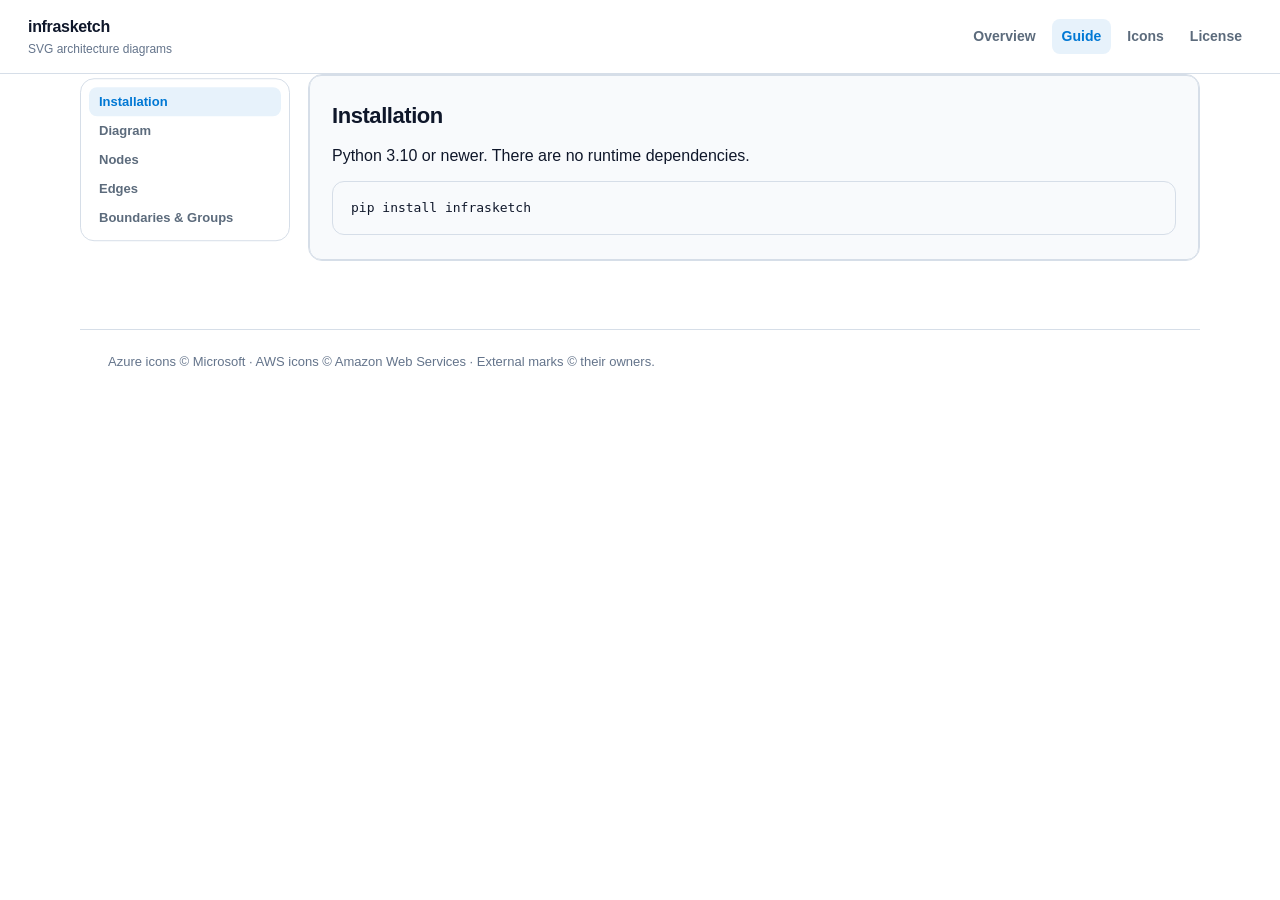
==== docs/guide.html @ b682375c "add more external" ====
<!DOCTYPE html>
<html lang="en">
<head>
  <meta charset="utf-8">
  <meta name="viewport" content="width=device-width, initial-scale=1">
  <title>Guide · infrasketch</title>
  <meta name="description" content="How to draw Azure and AWS architecture diagrams with infrasketch.">
  <link rel="icon" href="assets/favicon.svg">
  <link rel="stylesheet" href="assets/site.css?v=4">
</head>
<body>
  <header class="top">
    <a class="brand" href="index.html">infrasketch<small>SVG architecture diagrams</small></a>
    <nav class="nav" aria-label="Documentation">
      <a href="index.html">Overview</a>
      <a href="guide.html" aria-current="page">Guide</a>
      <a href="icons.html">Icons</a>
      <a href="license.html">License</a>
    </nav>
  </header>

  <main class="wrap guide">
    <nav class="cats" id="guide-nav" aria-label="Guide sections">
      <button class="cat" type="button" data-section="installation">Installation</button>
      <button class="cat" type="button" data-section="diagram">Diagram</button>
      <button class="cat" type="button" data-section="nodes">Nodes</button>
      <button class="cat" type="button" data-section="edges">Edges</button>
      <button class="cat" type="button" data-section="boundaries">Boundaries &amp; Groups</button>
    </nav>

    <div class="results">
      <section class="panel" id="installation">
        <h2>Installation</h2>
        <p>Python 3.10 or newer. There are no runtime dependencies.</p>
        <pre><code>pip install infrasketch</code></pre>
      </section>

      <section class="panel" id="diagram" hidden>
        <h2>Diagram</h2>
        <p>A diagram is a <code>with</code> block. Resources created inside it belong to that diagram, and <code>&gt;&gt;</code> draws the arrow. The SVG is written when the block ends. Groups are context managers too, so the indentation is the architecture. The second argument is the SVG path. Leave it out and the file is named from the title.</p>
        <table>
          <thead><tr><th>Argument</th><th>What it does</th></tr></thead>
          <tbody>
            <tr><td><code>direction="LR"</code></td><td>Left to right. <code>"TB"</code> flows top to bottom.</td></tr>
            <tr><td><code>spacing="regular"</code></td><td>Also <code>"compact"</code> or <code>"relaxed"</code>.</td></tr>
            <tr><td><code>align="top"</code></td><td>Resources in a step share the top. <code>"center"</code> centers them.</td></tr>
            <tr><td><code>subtitle="Production"</code></td><td>A line under the title.</td></tr>
            <tr><td><code>as_of="12 Nov 2026"</code></td><td>Prints “as of” on its own line under the icon credit. A <code>datetime.date</code> is formatted for you.</td></tr>
            <tr><td><code>autosave=False</code></td><td>Keeps the SVG in memory until you call <code>save</code>.</td></tr>
          </tbody>
        </table>
        <pre><code>from datetime import date
from infrasketch import Diagram, Https, Private
from infrasketch.azure import (
    ResourceGroup, VNet, Subnet, PrivateNetwork,
    Users, FrontDoor, StaticWebApp, AppService, Redis, SQLDatabase, KeyVault,
)

with Diagram(
    "Web, API, and Redis",
    "platform.svg",
    subtitle="Production · West Europe",
    as_of=date(2026, 11, 12),
    autosave=False,
) as diagram:
    customers = Users("Customers")
    with ResourceGroup("rg-edge"):
        door = FrontDoor("Entry")
    with ResourceGroup("rg-app"):
        with VNet("vnet-app"):
            with Subnet("snet-web"):
                web = StaticWebApp("Storefront")
            with Subnet("snet-api"):
                api = AppService("Orders API")
            with PrivateNetwork("data"):
                cache = Redis("Sessions")
                database = SQLDatabase("Orders")
                vault = KeyVault("Secrets")

    customers &gt;&gt; Https() &gt;&gt; door &gt;&gt; web &gt;&gt; api
    api &gt;&gt; [cache, database]
    api &gt;&gt; Private("secrets") &gt;&gt; vault

svg = diagram.svg()
diagram.save("platform.svg")</code></pre>
        <p>Leave <code>as_of</code> out and the footer is only the icon credit.</p>
      </section>

      <section class="panel" id="nodes" hidden>
        <h2>Nodes</h2>
        <p>A node is one resource. The icon says which service it is. The label is your name for that piece of the system, and the caption under it is the service name.</p>
        <p>Azure resources live in <code>infrasketch.azure</code>. AWS resources live in <code>infrasketch.aws</code>. Services outside both clouds live in <code>infrasketch.external</code>. The icon browser groups the external marks into source control and DevOps, CDN and edge, containers, observability, security, messaging, databases, data and analytics, and SaaS.</p>
        <pre><code>from infrasketch.azure import AppService
from infrasketch.aws import Lambda
from infrasketch.external import Cloudflare, GitHub

api = AppService("Orders API")
worker = Lambda("Checkout")
repo = GitHub("Orders")
edge = Cloudflare("Primary")</code></pre>
        <p><code>AppService("Orders API")</code> labels the box "Orders API" and captions it "App Service". <code>AppService()</code> uses the service name as the only label. <code>caption=False</code> hides the caption.</p>
        <p>A review needs more than the service name. These fields are optional. Leave them out and the box is unchanged.</p>
        <table>
          <thead><tr><th>Field</th><th>Where it appears</th></tr></thead>
          <tbody>
            <tr><td><code>sku</code></td><td>Second caption, with the region and exposure</td></tr>
            <tr><td><code>region</code></td><td>Second caption</td></tr>
            <tr><td><code>public=True</code></td><td>Prints “Public”. <code>False</code> prints “Private”.</td></tr>
            <tr><td><code>note</code></td><td>Its own line under the caption</td></tr>
            <tr><td><code>href</code></td><td>Makes the icon a link. Only <code>http</code> and <code>https</code> links are accepted.</td></tr>
          </tbody>
        </table>
        <pre><code>api = AppService(
    "Orders API",
    sku="P1v3",
    region="West Europe",
    public=False,
    note="Private endpoint only",
    href="https://learn.microsoft.com/azure/app-service/overview",
)</code></pre>
        <p>See <code>examples/azure_decisions.py</code> and <code>examples/aws_decisions.py</code>.</p>
        <p>A resource with no icon draws a neutral placeholder. Pass <code>icon</code> a picture file to draw that resource with your own artwork. SVG, PNG, JPEG, GIF, WebP, BMP, and ICO all work. The picture is fitted inside the icon square without cropping or stretching. The same argument replaces the icon of a named resource. Azure and AWS icons stay at their original colors and proportions when you do not pass <code>icon</code>.</p>
        <pre><code>from infrasketch import Node

billing = Node("Billing", icon="billing.png", caption="Own service")
api = AppService("Orders", icon="logo.ico")</code></pre>
        <p>See <code>examples/custom_icon.py</code>. The <a href="icons.html">icon browser</a> shows the import line for every icon. From a terminal, <code>python -m infrasketch search cosmos</code> prints the same line. A diagram credits only the marks it actually draws.</p>
      </section>

      <section class="panel" id="edges" hidden>
        <h2>Edges</h2>
        <table>
          <thead><tr><th>Code</th><th>Result</th></tr></thead>
          <tbody>
            <tr><td><code>a &gt;&gt; b</code></td><td>Arrow from a to b</td></tr>
            <tr><td><code>a &gt;&gt; [b, c]</code></td><td>Arrow from a to each target</td></tr>
            <tr><td><code>[a, b] &gt;&gt; c</code></td><td>Arrow from each source to c</td></tr>
            <tr><td><code>a &lt;&lt; b</code></td><td>Arrow pointing back at a</td></tr>
            <tr><td><code>a - b</code></td><td>Line with no arrowhead</td></tr>
            <tr><td><code>a &gt;&gt; Edge("SQL", style="dashed") &gt;&gt; b</code></td><td>Labelled connector</td></tr>
            <tr><td><code>a &gt;&gt; Https() &gt;&gt; b</code></td><td>Blue HTTPS</td></tr>
            <tr><td><code>a &gt;&gt; Async("enqueue") &gt;&gt; b</code></td><td>Dashed queue or event</td></tr>
            <tr><td><code>a &gt;&gt; Private() &gt;&gt; b</code></td><td>Dashed Private Link, with no label unless you pass one</td></tr>
            <tr><td><code>a &gt;&gt; Https("Open the store", 1) &gt;&gt; b</code></td><td>Numbered step. The sentence is listed under the drawing</td></tr>
          </tbody>
        </table>
        <p><code>style</code> is <code>"solid"</code>, <code>"dashed"</code>, or <code>"dotted"</code>. <code>color</code> is a hex color such as <code>"#0078D4"</code>. <code>Https</code>, <code>Async</code>, and <code>Private</code> take the same label, number, color, and style as <code>Edge</code>. Hovering a resource fades the other resources and the arrows that do not touch it.</p>
        <p>The step number is a positive integer. The circle is drawn on the line, and the sentence appears once in the legend. The number in the legend jumps to that circle. Repeating the same number and sentence does not add a second row.</p>
        <pre><code>door &gt;&gt; Https("Front Door calls the API", 2) &gt;&gt; api</code></pre>
      </section>

      <section class="panel" id="boundaries" hidden>
        <h2>Boundaries &amp; Groups</h2>
        <p>Import Azure boundaries from <code>infrasketch.azure</code> and AWS boundaries from <code>infrasketch.aws</code>. <code>Group</code> comes from <code>infrasketch</code> and draws a box that belongs to neither cloud. A group takes <code>sku</code>, <code>region</code>, <code>public</code>, and <code>note</code> on the title band. Groups do not take a link.</p>
        <h3>Azure</h3>
        <table>
          <thead><tr><th>Group</th><th>Use it for</th></tr></thead>
          <tbody>
            <tr><td><code>Subscription("sub")</code></td><td>A subscription</td></tr>
            <tr><td><code>ResourceGroup("rg-app")</code></td><td>A resource group</td></tr>
            <tr><td><code>Region("West Europe")</code></td><td>A region</td></tr>
            <tr><td><code>VNet("vnet-app")</code></td><td>A virtual network</td></tr>
            <tr><td><code>Subnet("snet-api")</code></td><td>A subnet</td></tr>
            <tr><td><code>PrivateNetwork("data")</code></td><td>Private endpoints or Private Link</td></tr>
          </tbody>
        </table>
        <h3>AWS</h3>
        <table>
          <thead><tr><th>Group</th><th>Use it for</th></tr></thead>
          <tbody>
            <tr><td><code>AWSCloud("aws")</code></td><td>The AWS cloud</td></tr>
            <tr><td><code>Account("prod")</code></td><td>An account</td></tr>
            <tr><td><code>Region("eu-west-1")</code></td><td>A region</td></tr>
            <tr><td><code>VPC("vpc-app")</code></td><td>A virtual private cloud</td></tr>
            <tr><td><code>PublicSubnet("public")</code></td><td>A public subnet</td></tr>
            <tr><td><code>PrivateSubnet("private")</code></td><td>A private subnet</td></tr>
            <tr><td><code>AutoScaling("workers")</code></td><td>An Auto Scaling group</td></tr>
          </tbody>
        </table>
        <p>Every boundary starts open, and its title is a button. Click the title, or focus it and press Enter or Space, to close the box, and do the same again to open it. A keyboard focus draws a ring on the box. This is the same for a resource group, a virtual network, a subnet, a VPC, and the other boundaries.</p>
        <p><code>folded=True</code> starts that box closed. The resources stay in the model, the box shows how many there are, and a connector from outside lands on the box. <code>foldable=False</code> leaves a boundary fixed. Open the SVG in a browser; an image preview does not run the click. Lines that start and end inside a closed box are not drawn. If a diagram has too many boundaries to open and close, set <code>foldable=False</code> on the ones that should stay fixed.</p>
        <pre><code>from infrasketch import Diagram, Private
from infrasketch.azure import AppService, Monitor, ResourceGroup, Subnet, VNet

with Diagram("Orders", "orders.svg"):
    with ResourceGroup("rg-app"):
        with VNet("vnet-app", folded=True):
            with Subnet("snet-api"):
                api = AppService("Orders API")
    with ResourceGroup("rg-observe"):
        alerts = Monitor("Alerts")

    api &gt;&gt; Private("The API reports failures") &gt;&gt; alerts</code></pre>
        <p>See <code>examples/azure_folded.py</code>.</p>
        <p>Inside a boundary, connected resources flow in the diagram direction. Resources at the same step stack. <code>arrange="row"</code> forces a single row, <code>arrange="column"</code> a single column, and <code>arrange="grid"</code> with <code>columns=3</code> a grid. A short last row is centered under the rows above it. <code>direction</code> and <code>align</code> on a group override the diagram for that box.</p>
        <pre><code>with ResourceGroup("rg-shared", arrange="grid", columns=3):
    vault = KeyVault("Keys")
    files = StorageAccount("Files")
    health = Monitor("Health")
    logs = LogAnalytics("Logs")
    traces = ApplicationInsights("Traces")</code></pre>
        <p>Five resources fill two rows. Logs and Traces sit in the centered row. See <code>examples/azure_grid.py</code>.</p>
      </section>
    </div>
  </main>

  <footer class="site-footer wrap">
    Azure icons © Microsoft · AWS icons © Amazon Web Services · External marks © their owners.
  </footer>
  <script>
    const buttons = [...document.querySelectorAll("#guide-nav .cat")];
    const panels = [...document.querySelectorAll(".guide .panel")];
    const aliases = {
      install: "installation",
      azure: "nodes",
      aws: "nodes",
      external: "nodes",
      connectors: "edges",
      decisions: "nodes",
      folded: "boundaries",
      names: "nodes",
    };

    function show(id) {
      const requested = aliases[id] || id;
      const known = panels.some((panel) => panel.id === requested);
      const section = known ? requested : "installation";
      for (const panel of panels) panel.hidden = panel.id !== section;
      for (const button of buttons) {
        button.setAttribute("aria-pressed", String(button.dataset.section === section));
      }
      const url = section === "installation" ? "guide.html" : `guide.html?section=${section}`;
      history.replaceState(null, "", url);
    }

    for (const button of buttons) {
      button.addEventListener("click", () => show(button.dataset.section));
    }
    show(new URLSearchParams(location.search).get("section") || "installation");
  </script>
</body>
</html>
---- docs/assets/site.css ----
:root {
  --ink: #0f172a;
  --muted: #64748b;
  --edge: #5c6b7c;
  --line: #d6dee8;
  --canvas: #ffffff;
  --wash: #f8fafc;
  --accent: #0078d4;
  --accent-soft: #e7f2fb;
  --ok: #107c41;
  --shadow: 0 1px 2px rgba(15, 23, 42, 0.04), 0 12px 32px rgba(15, 23, 42, 0.06);
  --font: "Segoe UI", Inter, "Helvetica Neue", Arial, sans-serif;
  --mono: ui-monospace, "SFMono-Regular", Menlo, Consolas, monospace;
  --radius: 14px;
}

* { box-sizing: border-box; }

html { scroll-behavior: smooth; }

body {
  margin: 0;
  color: var(--ink);
  background: var(--canvas);
  font-family: var(--font);
  font-size: 16px;
  line-height: 1.6;
}

a { color: var(--accent); text-decoration-thickness: 1px; text-underline-offset: 3px; }
a:hover { text-decoration-thickness: 2px; }

img, svg { max-width: 100%; }

.top {
  position: sticky;
  top: 0;
  z-index: 5;
  display: flex;
  align-items: center;
  justify-content: space-between;
  gap: 24px;
  padding: 14px 28px;
  background: rgba(255, 255, 255, 0.92);
  border-bottom: 1px solid var(--line);
  backdrop-filter: blur(10px);
}

.brand {
  color: var(--ink);
  font-weight: 650;
  letter-spacing: -0.02em;
  text-decoration: none;
}

.brand small {
  display: block;
  color: var(--muted);
  font-size: 12px;
  font-weight: 500;
  letter-spacing: 0;
}

.nav { display: flex; gap: 6px; }

.nav a {
  color: var(--edge);
  padding: 6px 10px;
  border-radius: 8px;
  text-decoration: none;
  font-size: 14px;
  font-weight: 600;
}

.nav a:hover { background: var(--wash); color: var(--ink); }
.nav a[aria-current="page"] { background: var(--accent-soft); color: var(--accent); }

.wrap { width: min(1120px, calc(100% - 40px)); margin: 0 auto; }
.narrow { width: min(760px, calc(100% - 40px)); margin: 0 auto; }

.hero { padding: 56px 0 20px; }
.hero h1, .page-title h1 {
  margin: 0 0 12px;
  font-size: clamp(32px, 4vw, 46px);
  line-height: 1.15;
  letter-spacing: -0.03em;
}
.lede { margin: 0; max-width: 62ch; color: var(--edge); font-size: 18px; }

.actions { display: flex; flex-wrap: wrap; gap: 10px; margin-top: 22px; }

.cloud-switch { margin: 28px 0 18px; }
.cloud-switch .providers { width: max-content; }

.button, button.button {
  display: inline-flex;
  align-items: center;
  justify-content: center;
  min-height: 40px;
  padding: 0 14px;
  border: 1px solid transparent;
  border-radius: 10px;
  background: var(--accent);
  color: white;
  font: 600 14px var(--font);
  text-decoration: none;
  cursor: pointer;
}

.button.secondary {
  background: white;
  color: var(--ink);
  border-color: var(--line);
}

.button:hover { filter: brightness(0.97); }
.button:focus-visible, button:focus-visible, input:focus-visible, a:focus-visible {
  outline: 2px solid var(--accent);
  outline-offset: 2px;
}

h2 { margin: 36px 0 10px; font-size: 22px; letter-spacing: -0.02em; }
h3 { margin: 28px 0 8px; font-size: 17px; }

p { margin: 0 0 12px; }

pre {
  margin: 0 0 16px;
  padding: 16px 18px;
  overflow: auto;
  border: 1px solid var(--line);
  border-radius: 12px;
  background: var(--wash);
  color: var(--ink);
  font-family: var(--mono);
  font-size: 13px;
  line-height: 1.55;
}

code { font-family: var(--mono); font-size: 0.92em; }
pre code { font-size: inherit; }

table { width: 100%; border-collapse: collapse; margin: 0 0 18px; font-size: 15px; }
th, td { padding: 9px 10px; border-bottom: 1px solid var(--line); text-align: left; vertical-align: top; }
th { color: var(--muted); font-size: 12px; font-weight: 650; letter-spacing: 0.04em; text-transform: uppercase; }

.figure {
  margin: 28px 0;
  perspective: 1200px;
}

.flip {
  position: relative;
  border: 1px solid var(--line);
  border-radius: var(--radius);
  background: white;
  box-shadow: var(--shadow);
  transform: rotateY(0deg);
  transform-style: preserve-3d;
  transition: transform 0.45s ease;
}

.face {
  -webkit-backface-visibility: hidden;
  backface-visibility: hidden;
}

.front { padding: 16px; }

.figure img { display: block; width: 100%; height: auto; }
.figure .caption { margin: 10px 0 0; color: var(--muted); font-size: 13px; }

.back {
  position: absolute;
  inset: 0;
  display: flex;
  flex-direction: column;
  transform: rotateY(180deg);
  overflow: hidden;
  border-radius: inherit;
  background: var(--wash);
  pointer-events: none;
}

.back pre {
  flex: 1;
  min-height: 0;
  margin: 0;
  padding: 16px 46px 16px 16px;
  overflow: hidden;
  border: 0;
  border-radius: 0;
  background: transparent;
  white-space: pre-wrap;
  overflow-wrap: anywhere;
  font-size: 12px;
  line-height: 1.5;
}

.code-copy {
  position: absolute;
  top: 10px;
  right: 10px;
  z-index: 1;
  display: grid;
  place-items: center;
  width: 32px;
  height: 32px;
  padding: 0;
  border: 1px solid var(--line);
  border-radius: 8px;
  background: white;
  color: var(--ink);
  cursor: pointer;
}

.code-copy:hover { background: var(--accent-soft); color: var(--accent); }
.code-copy.is-copied { color: var(--ok); }
.code-copy svg { display: block; }
.code-copy .icon-check,
.code-copy.is-copied .icon-copy { display: none; }
.code-copy.is-copied .icon-check { display: block; }

@media (hover: hover) {
  .figure:hover .flip { transform: rotateY(180deg); }
  .figure:hover .back { pointer-events: auto; }
}

.figure:focus-within .flip,
.figure.is-flipped .flip { transform: rotateY(180deg); }

.figure:focus-within .back,
.figure.is-flipped .back { pointer-events: auto; }

@media (prefers-reduced-motion: reduce) {
  .flip { transition: none; }
}

.gallery {
  display: grid;
  grid-template-columns: 1fr 1fr;
  gap: 14px;
  margin: 14px 0 16px;
}

.gallery:not(.is-open) figure:nth-child(n + 3) { display: none; }

.show-more {
  display: inline-block;
  margin: 0 0 28px;
  padding: 0;
  border: 0;
  background: none;
  color: var(--accent);
  font: inherit;
  text-decoration: underline;
  text-decoration-thickness: 1px;
  text-underline-offset: 3px;
  cursor: pointer;
}

.note, .panel {
  padding: 14px 16px;
  border: 1px solid var(--line);
  border-radius: 12px;
  background: var(--wash);
}

.page-title { padding: 36px 0 8px; }

.browser, .guide {
  display: grid;
  grid-template-columns: 210px minmax(0, 1fr) 300px;
  gap: 18px;
  align-items: start;
  padding-bottom: 48px;
}

.browser { grid-template-columns: 260px minmax(0, 1fr) 300px; }

.guide { grid-template-columns: 210px minmax(0, 1fr); }

.guide .panel { padding: 6px 22px 8px; }
.guide .panel h2:first-child { margin-top: 16px; }

.cats, .detail, .results {
  border: 1px solid var(--line);
  border-radius: var(--radius);
  background: white;
}

.cats { position: sticky; top: 78px; max-height: calc(100vh - 96px); overflow: auto; padding: 8px; }
.detail { position: sticky; top: 78px; padding: 16px; }

.cat {
  display: flex;
  width: 100%;
  justify-content: space-between;
  gap: 8px;
  padding: 7px 10px;
  border: 0;
  border-radius: 8px;
  background: transparent;
  color: var(--edge);
  font: 600 13px var(--font);
  text-align: left;
  cursor: pointer;
}

.cat span { color: var(--muted); font-weight: 550; }
.cat[aria-pressed="true"] { background: var(--accent-soft); color: var(--accent); }
.cat[aria-pressed="true"] span { color: var(--accent); }

.toolbar {
  display: grid;
  grid-template-columns: max-content minmax(0, 1fr);
  align-items: center;
  gap: 12px;
  margin: 4px 0 16px;
}
.providers {
  display: grid;
  grid-auto-flow: column;
  grid-auto-columns: 1fr;
  gap: 4px;
  height: 42px;
  padding: 4px;
  border: 1px solid var(--line);
  border-radius: 12px;
  background: var(--wash);
}
.provider {
  appearance: none;
  margin: 0;
  min-width: 96px;
  padding: 0 18px;
  border: 0;
  border-radius: 8px;
  background: transparent;
  color: var(--edge);
  font: 650 14px var(--font);
  white-space: nowrap;
  cursor: pointer;
}
.provider[aria-pressed="true"] {
  background: white;
  color: var(--ink);
  box-shadow: 0 1px 2px rgba(15, 23, 42, 0.06), 0 0 0 1px var(--line);
}
.toolbar input {
  width: 100%;
  min-height: 42px;
  padding: 0 12px;
  border: 1px solid var(--line);
  border-radius: 10px;
  color: var(--ink);
  font: 15px var(--font);
}

.count { margin: 0 0 10px; color: var(--muted); font-size: 13px; }

.grid {
  display: grid;
  grid-template-columns: repeat(auto-fill, minmax(148px, 1fr));
  gap: 10px;
}

.card {
  display: flex;
  flex-direction: column;
  align-items: center;
  gap: 8px;
  min-height: 132px;
  padding: 14px 8px 12px;
  border: 1px solid var(--line);
  border-radius: 12px;
  background: white;
  color: var(--ink);
  font: inherit;
  cursor: pointer;
}

.card img {
  width: 48px;
  height: 48px;
  object-fit: contain;
}

.card .service { font-size: 13px; font-weight: 650; text-align: center; line-height: 1.3; }
.card .klass { color: var(--muted); font-family: var(--mono); font-size: 11px; text-align: center; word-break: break-word; }
.card[aria-pressed="true"] { border-color: var(--accent); box-shadow: inset 0 0 0 1px var(--accent); }

.detail .preview {
  display: grid;
  place-items: center;
  height: 112px;
  margin-bottom: 12px;
  border-radius: 12px;
  background: var(--wash);
}

.detail .preview img { width: 72px; height: 72px; object-fit: contain; }
.detail h2 { margin: 0 0 4px; font-size: 18px; }
.detail .muted, .muted { color: var(--muted); }
.aliases { display: flex; flex-wrap: wrap; gap: 6px; margin: 10px 0; }
.alias {
  padding: 2px 8px;
  border-radius: 999px;
  background: var(--accent-soft);
  color: var(--accent);
  font-family: var(--mono);
  font-size: 12px;
}

.import {
  display: flex;
  align-items: center;
  justify-content: space-between;
  gap: 8px;
  margin-top: 8px;
  padding: 8px;
  border-radius: 10px;
  background: var(--wash);
}

.import code { font-size: 12px; word-break: break-word; }

.copy {
  flex: none;
  min-height: 32px;
  padding: 0 10px;
  border: 1px solid var(--line);
  border-radius: 8px;
  background: white;
  color: var(--ink);
  font: 600 12px var(--font);
  cursor: pointer;
}

.empty { padding: 28px 8px; color: var(--muted); text-align: center; }

.site-footer {
  margin-top: 20px;
  padding: 22px 28px 32px;
  border-top: 1px solid var(--line);
  color: var(--muted);
  font-size: 13px;
}

ul { margin: 0 0 14px; padding-left: 18px; }
li { margin: 4px 0; }

@media (max-width: 980px) {
  .toolbar { grid-template-columns: 1fr; }
  .providers, .cloud-switch .providers { width: 100%; }
  .browser, .guide { grid-template-columns: 1fr; }
  .cats, .detail { position: static; max-height: none; }
  .cats { display: flex; gap: 6px; overflow-x: auto; }
  .cat { width: auto; white-space: nowrap; }
  .gallery { grid-template-columns: 1fr; }
  .top { padding-inline: 16px; }
  .detail:not(.is-open) { display: none; }
  .detail.is-open {
    position: sticky;
    bottom: 12px;
    z-index: 4;
    box-shadow: var(--shadow);
  }
}
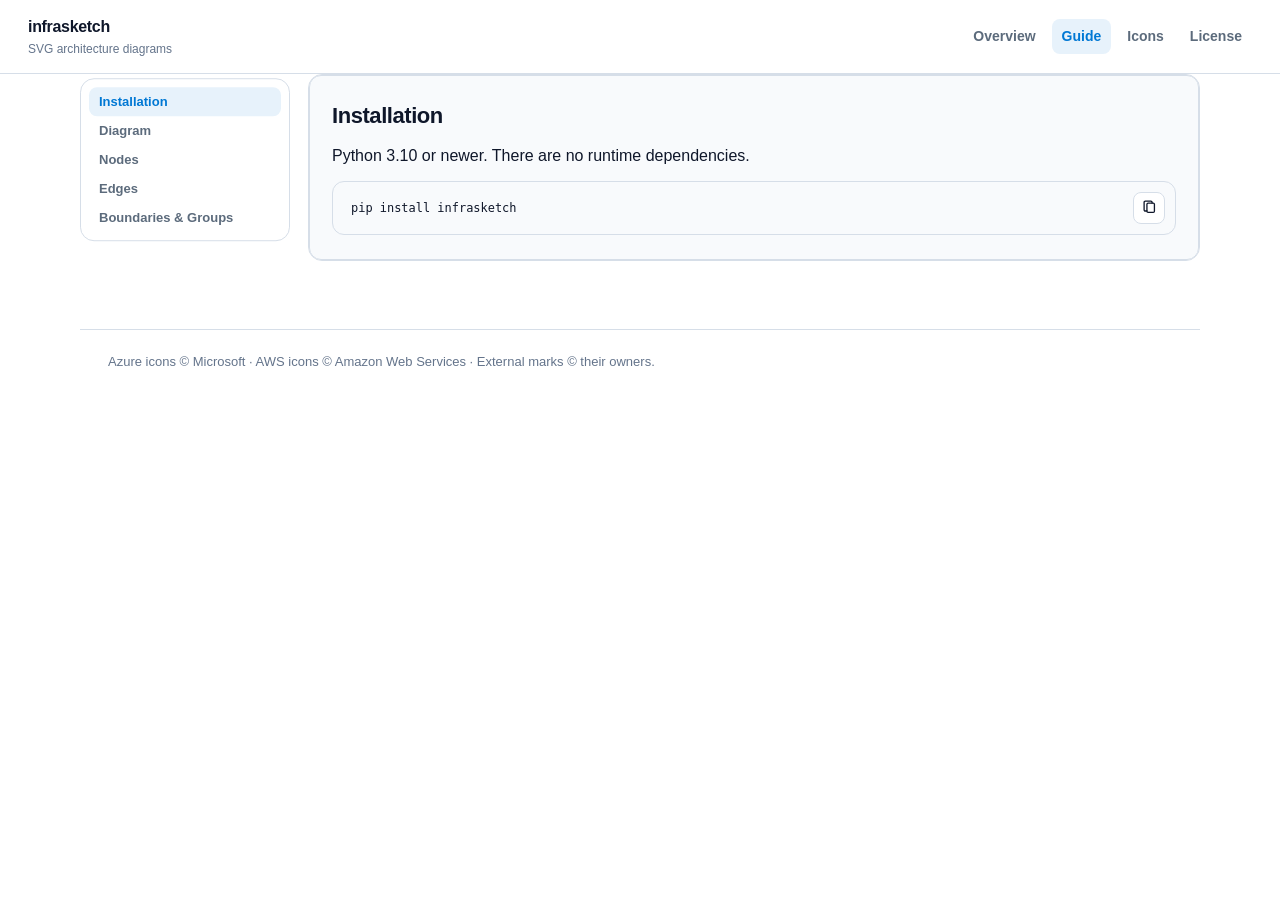
==== commit e65c8e65: "colors" ====
--- a/docs/guide.html
+++ b/docs/guide.html
@@ -6,7 +6,7 @@
   <title>Guide · infrasketch</title>
   <meta name="description" content="How to draw Azure and AWS architecture diagrams with infrasketch.">
   <link rel="icon" href="assets/favicon.svg">
-  <link rel="stylesheet" href="assets/site.css?v=4">
+  <link rel="stylesheet" href="assets/site.css?v=13">
 </head>
 <body>
   <header class="top">
@@ -118,13 +118,13 @@
     note="Private endpoint only",
     href="https://learn.microsoft.com/azure/app-service/overview",
 )</code></pre>
-        <p>See <code>examples/azure_decisions.py</code> and <code>examples/aws_decisions.py</code>.</p>
+        <p>See <button type="button" class="file-ref" data-file="examples/azure_decisions.py">examples/azure_decisions.py</button> and <button type="button" class="file-ref" data-file="examples/aws_decisions.py">examples/aws_decisions.py</button>.</p>
         <p>A resource with no icon draws a neutral placeholder. Pass <code>icon</code> a picture file to draw that resource with your own artwork. SVG, PNG, JPEG, GIF, WebP, BMP, and ICO all work. The picture is fitted inside the icon square without cropping or stretching. The same argument replaces the icon of a named resource. Azure and AWS icons stay at their original colors and proportions when you do not pass <code>icon</code>.</p>
         <pre><code>from infrasketch import Node
 
 billing = Node("Billing", icon="billing.png", caption="Own service")
 api = AppService("Orders", icon="logo.ico")</code></pre>
-        <p>See <code>examples/custom_icon.py</code>. The <a href="icons.html">icon browser</a> shows the import line for every icon. From a terminal, <code>python -m infrasketch search cosmos</code> prints the same line. A diagram credits only the marks it actually draws.</p>
+        <p>See <button type="button" class="file-ref" data-file="examples/custom_icon.py">examples/custom_icon.py</button>. The <a href="icons.html">icon browser</a> shows the import line for every icon. From a terminal, <code>python -m infrasketch search cosmos</code> prints the same line. A diagram credits only the marks it actually draws.</p>
       </section>
 
       <section class="panel" id="edges" hidden>
@@ -191,7 +191,7 @@
         alerts = Monitor("Alerts")
 
     api &gt;&gt; Private("The API reports failures") &gt;&gt; alerts</code></pre>
-        <p>See <code>examples/azure_folded.py</code>.</p>
+        <p>See <button type="button" class="file-ref" data-file="examples/azure_folded.py">examples/azure_folded.py</button>.</p>
         <p>Inside a boundary, connected resources flow in the diagram direction. Resources at the same step stack. <code>arrange="row"</code> forces a single row, <code>arrange="column"</code> a single column, and <code>arrange="grid"</code> with <code>columns=3</code> a grid. A short last row is centered under the rows above it. <code>direction</code> and <code>align</code> on a group override the diagram for that box.</p>
         <pre><code>with ResourceGroup("rg-shared", arrange="grid", columns=3):
     vault = KeyVault("Keys")
@@ -199,7 +199,7 @@
     health = Monitor("Health")
     logs = LogAnalytics("Logs")
     traces = ApplicationInsights("Traces")</code></pre>
-        <p>Five resources fill two rows. Logs and Traces sit in the centered row. See <code>examples/azure_grid.py</code>.</p>
+        <p>Five resources fill two rows. Logs and Traces sit in the centered row. See <button type="button" class="file-ref" data-file="examples/azure_grid.py">examples/azure_grid.py</button>.</p>
       </section>
     </div>
   </main>
@@ -207,6 +207,16 @@
   <footer class="site-footer wrap">
     Azure icons © Microsoft · AWS icons © Amazon Web Services · External marks © their owners.
   </footer>
+  <dialog class="code-pop" id="code-pop" aria-labelledby="code-pop-name">
+    <div class="code-pop-head">
+      <p class="code-pop-name" id="code-pop-name"></p>
+      <button type="button" class="code-copy" id="code-pop-copy" aria-label="Copy code" title="Copy code">
+        <svg class="icon-copy" viewBox="0 0 16 16" width="15" height="15" aria-hidden="true"><rect x="5.25" y="3.25" width="8" height="10" rx="1.25" fill="none" stroke="currentColor" stroke-width="1.4"/><path d="M10.75 3.25V2.5A1.25 1.25 0 0 0 9.5 1.25h-6A1.25 1.25 0 0 0 2.25 2.5v8A1.25 1.25 0 0 0 3.5 11.75H5.25" fill="none" stroke="currentColor" stroke-width="1.4" stroke-linecap="round"/></svg>
+        <svg class="icon-check" viewBox="0 0 16 16" width="15" height="15" aria-hidden="true"><path d="M3.5 8.5 6.5 11.5 12.5 4.5" fill="none" stroke="currentColor" stroke-width="1.6" stroke-linecap="round" stroke-linejoin="round"/></svg>
+      </button>
+    </div>
+    <pre><code id="code-pop-code"></code></pre>
+  </dialog>
   <script>
     const buttons = [...document.querySelectorAll("#guide-nav .cat")];
     const panels = [...document.querySelectorAll(".guide .panel")];
@@ -237,6 +247,142 @@
       button.addEventListener("click", () => show(button.dataset.section));
     }
     show(new URLSearchParams(location.search).get("section") || "installation");
+
+    const pop = document.querySelector("#code-pop");
+    const popName = document.querySelector("#code-pop-name");
+    const popCode = document.querySelector("#code-pop-code");
+    const popCopy = document.querySelector("#code-pop-copy");
+    const sources = new Map();
+    const keywords = new Set("False None True and as assert async await break class continue def del elif else except finally for from global if import in is lambda nonlocal not or pass raise return try while with yield".split(" "));
+
+    function escapeHtml(text) {
+      return text.replace(/&/g, "&amp;").replace(/</g, "&lt;").replace(/>/g, "&gt;");
+    }
+
+    function highlightPython(source) {
+      const stringPattern = /^(?:[rRuUbBfF]{1,2})?(?:'''[\s\S]*?'''|"""[\s\S]*?"""|'(?:\\.|[^'\\\n])*'|"(?:\\.|[^"\\\n])*")/;
+      let html = "";
+      let index = 0;
+      while (index < source.length) {
+        const rest = source.slice(index);
+        if (source[index] === "#") {
+          const end = source.indexOf("\n", index);
+          const stop = end === -1 ? source.length : end;
+          html += `<span class="py-comment">${escapeHtml(source.slice(index, stop))}</span>`;
+          index = stop;
+          continue;
+        }
+        const stringMatch = rest.match(stringPattern);
+        if (stringMatch) {
+          html += `<span class="py-string">${escapeHtml(stringMatch[0])}</span>`;
+          index += stringMatch[0].length;
+          continue;
+        }
+        const name = rest.match(/^[A-Za-z_][A-Za-z0-9_]*/);
+        if (name) {
+          const token = name[0];
+          const after = source.slice(index + token.length);
+          const kind = keywords.has(token) ? "keyword" : /^\s*\(/.test(after) ? "call" : "";
+          html += kind ? `<span class="py-${kind}">${escapeHtml(token)}</span>` : escapeHtml(token);
+          index += token.length;
+          continue;
+        }
+        const number = rest.match(/^\d+(?:\.\d+)?/);
+        if (number) {
+          html += `<span class="py-number">${number[0]}</span>`;
+          index += number[0].length;
+          continue;
+        }
+        html += escapeHtml(source[index]);
+        index += 1;
+      }
+      return html;
+    }
+
+    async function loadSource(path) {
+      if (sources.has(path)) return sources.get(path);
+      const urls = [new URL(path, location.href), new URL(`../${path}`, location.href)];
+      for (const url of urls) {
+        const response = await fetch(url);
+        if (!response.ok) continue;
+        const text = await response.text();
+        sources.set(path, text);
+        return text;
+      }
+      throw new Error(path);
+    }
+
+    function resetCopy() {
+      popCopy.classList.remove("is-copied");
+      popCopy.setAttribute("aria-label", "Copy code");
+      popCopy.title = "Copy code";
+    }
+
+    async function openSource(path) {
+      popName.textContent = path;
+      popCode.textContent = "Loading…";
+      popCopy.disabled = true;
+      resetCopy();
+      pop.dataset.source = "";
+      if (!pop.open) pop.showModal();
+      try {
+        const text = await loadSource(path);
+        pop.dataset.source = text;
+        popCode.innerHTML = highlightPython(text.replace(/\s+$/, ""));
+        popCopy.disabled = false;
+      } catch {
+        popCode.textContent = `Could not load ${path}.`;
+      }
+    }
+
+    const copyMarkup = `<svg class="icon-copy" viewBox="0 0 16 16" width="15" height="15" aria-hidden="true"><rect x="5.25" y="3.25" width="8" height="10" rx="1.25" fill="none" stroke="currentColor" stroke-width="1.4"/><path d="M10.75 3.25V2.5A1.25 1.25 0 0 0 9.5 1.25h-6A1.25 1.25 0 0 0 2.25 2.5v8A1.25 1.25 0 0 0 3.5 11.75H5.25" fill="none" stroke="currentColor" stroke-width="1.4" stroke-linecap="round"/></svg><svg class="icon-check" viewBox="0 0 16 16" width="15" height="15" aria-hidden="true"><path d="M3.5 8.5 6.5 11.5 12.5 4.5" fill="none" stroke="currentColor" stroke-width="1.6" stroke-linecap="round" stroke-linejoin="round"/></svg>`;
+
+    for (const code of document.querySelectorAll(".guide pre code")) {
+      const text = code.textContent.replace(/^\n/, "").replace(/\s+$/, "");
+      if (!text.startsWith("pip ")) code.innerHTML = highlightPython(text);
+      const button = document.createElement("button");
+      button.type = "button";
+      button.className = "code-copy";
+      button.setAttribute("aria-label", "Copy code");
+      button.title = "Copy code";
+      button.innerHTML = copyMarkup;
+      code.parentElement.append(button);
+      button.addEventListener("click", async () => {
+        try {
+          await navigator.clipboard.writeText(text);
+        } catch {
+          return;
+        }
+        button.classList.add("is-copied");
+        button.setAttribute("aria-label", "Copied");
+        button.title = "Copied";
+        setTimeout(() => {
+          button.classList.remove("is-copied");
+          button.setAttribute("aria-label", "Copy code");
+          button.title = "Copy code";
+        }, 1200);
+      });
+    }
+
+    for (const ref of document.querySelectorAll(".file-ref")) {
+      ref.addEventListener("click", () => openSource(ref.dataset.file));
+    }
+    pop.addEventListener("click", (event) => {
+      if (event.target === pop) pop.close();
+    });
+    pop.addEventListener("close", resetCopy);
+    popCopy.addEventListener("click", async () => {
+      const text = pop.dataset.source;
+      if (!text) return;
+      try {
+        await navigator.clipboard.writeText(text);
+      } catch {
+        return;
+      }
+      popCopy.classList.add("is-copied");
+      popCopy.setAttribute("aria-label", "Copied");
+      popCopy.title = "Copied";
+    });
   </script>
 </body>
 </html>
--- a/docs/assets/site.css
+++ b/docs/assets/site.css
@@ -138,7 +138,10 @@
 }
 
 code { font-family: var(--mono); font-size: 0.92em; }
-pre code { font-size: inherit; }
+.guide pre {
+  position: relative;
+  padding-right: 52px;
+}
 
 table { width: 100%; border-collapse: collapse; margin: 0 0 18px; font-size: 15px; }
 th, td { padding: 9px 10px; border-bottom: 1px solid var(--line); text-align: left; vertical-align: top; }
@@ -193,9 +196,15 @@
   background: transparent;
   white-space: pre-wrap;
   overflow-wrap: anywhere;
-  font-size: 12px;
+  font-size: calc(12px * 0.7);
   line-height: 1.5;
 }
+
+.back .py-keyword, .code-pop .py-keyword, .guide pre .py-keyword { color: #6d28d9; }
+.back .py-string, .code-pop .py-string, .guide pre .py-string { color: #107c41; }
+.back .py-comment, .code-pop .py-comment, .guide pre .py-comment { color: #64748b; }
+.back .py-number, .code-pop .py-number, .guide pre .py-number { color: #c2410c; }
+.back .py-call, .code-pop .py-call, .guide pre .py-call { color: #0078d4; }
 
 .code-copy {
   position: absolute;
@@ -220,6 +229,59 @@
 .code-copy .icon-check,
 .code-copy.is-copied .icon-copy { display: none; }
 .code-copy.is-copied .icon-check { display: block; }
+.code-copy:disabled { opacity: 0.45; cursor: default; }
+
+.file-ref {
+  padding: 0;
+  border: 0;
+  background: none;
+  color: var(--accent);
+  font: inherit;
+  font-family: var(--mono);
+  font-size: 0.92em;
+  text-decoration: underline;
+  text-decoration-thickness: 1px;
+  text-underline-offset: 3px;
+  cursor: pointer;
+}
+
+.file-ref:hover { text-decoration-thickness: 2px; }
+
+.code-pop {
+  width: min(760px, calc(100vw - 32px));
+  max-height: min(80vh, 720px);
+  margin: auto;
+  padding: 16px;
+  border: 1px solid var(--line);
+  border-radius: 16px;
+  background: white;
+  color: var(--ink);
+  box-shadow: 0 24px 64px rgba(15, 23, 42, 0.18);
+}
+
+.code-pop::backdrop { background: rgba(15, 23, 42, 0.42); }
+
+.code-pop-head {
+  display: flex;
+  align-items: center;
+  justify-content: space-between;
+  gap: 12px;
+  margin-bottom: 12px;
+}
+
+.code-pop-name {
+  margin: 0;
+  font-family: var(--mono);
+  font-size: 13px;
+  font-weight: 650;
+}
+
+.code-pop .code-copy { position: static; flex: none; }
+
+.code-pop pre {
+  max-height: min(64vh, 580px);
+  margin: 0;
+}
 
 @media (hover: hover) {
   .figure:hover .flip { transform: rotateY(180deg); }
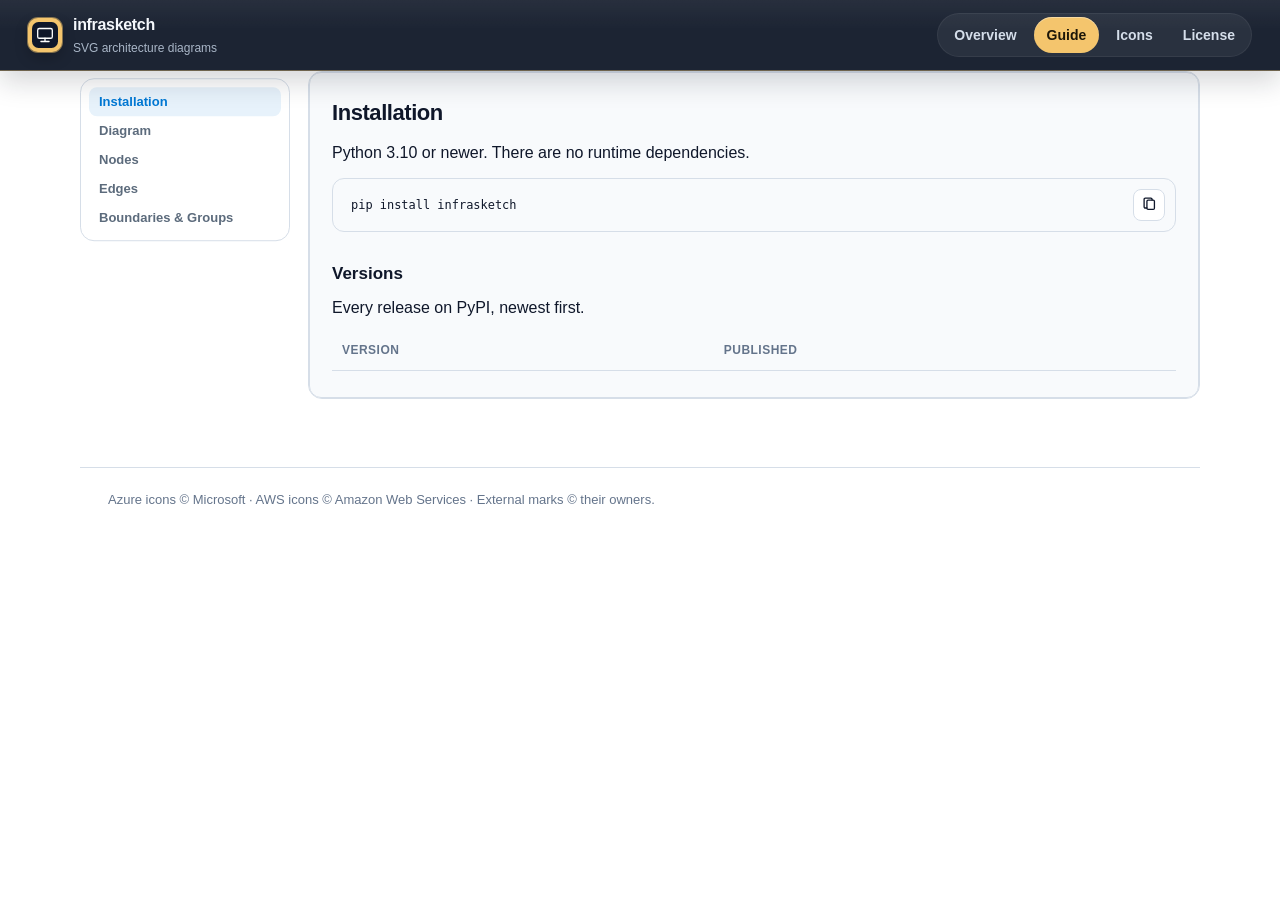
==== commit d634880c: "release" ====
--- a/docs/guide.html
+++ b/docs/guide.html
@@ -6,11 +6,11 @@
   <title>Guide · infrasketch</title>
   <meta name="description" content="How to draw Azure and AWS architecture diagrams with infrasketch.">
   <link rel="icon" href="assets/favicon.svg">
-  <link rel="stylesheet" href="assets/site.css?v=13">
+  <link rel="stylesheet" href="assets/site.css?v=15">
 </head>
 <body>
   <header class="top">
-    <a class="brand" href="index.html">infrasketch<small>SVG architecture diagrams</small></a>
+    <a class="brand" href="index.html"><span>infrasketch<small>SVG architecture diagrams</small></span></a>
     <nav class="nav" aria-label="Documentation">
       <a href="index.html">Overview</a>
       <a href="guide.html" aria-current="page">Guide</a>
@@ -33,6 +33,12 @@
         <h2>Installation</h2>
         <p>Python 3.10 or newer. There are no runtime dependencies.</p>
         <pre><code>pip install infrasketch</code></pre>
+        <h3>Versions</h3>
+        <p>Every release on PyPI, newest first.</p>
+        <table>
+          <thead><tr><th>Version</th><th>Published</th></tr></thead>
+          <tbody id="versions"></tbody>
+        </table>
       </section>
 
       <section class="panel" id="diagram" hidden>
@@ -337,6 +343,11 @@
 
     const copyMarkup = `<svg class="icon-copy" viewBox="0 0 16 16" width="15" height="15" aria-hidden="true"><rect x="5.25" y="3.25" width="8" height="10" rx="1.25" fill="none" stroke="currentColor" stroke-width="1.4"/><path d="M10.75 3.25V2.5A1.25 1.25 0 0 0 9.5 1.25h-6A1.25 1.25 0 0 0 2.25 2.5v8A1.25 1.25 0 0 0 3.5 11.75H5.25" fill="none" stroke="currentColor" stroke-width="1.4" stroke-linecap="round"/></svg><svg class="icon-check" viewBox="0 0 16 16" width="15" height="15" aria-hidden="true"><path d="M3.5 8.5 6.5 11.5 12.5 4.5" fill="none" stroke="currentColor" stroke-width="1.6" stroke-linecap="round" stroke-linejoin="round"/></svg>`;
 
+    for (const code of document.querySelectorAll(".guide table td:first-child code")) {
+      if (code.closest("#versions")) continue;
+      code.innerHTML = highlightPython(code.textContent);
+    }
+
     for (const code of document.querySelectorAll(".guide pre code")) {
       const text = code.textContent.replace(/^\n/, "").replace(/\s+$/, "");
       if (!text.startsWith("pip ")) code.innerHTML = highlightPython(text);
--- a/docs/assets/site.css
+++ b/docs/assets/site.css
@@ -40,40 +40,68 @@
   align-items: center;
   justify-content: space-between;
   gap: 24px;
-  padding: 14px 28px;
-  background: rgba(255, 255, 255, 0.92);
-  border-bottom: 1px solid var(--line);
-  backdrop-filter: blur(10px);
+  padding: 12px 28px;
+  background:
+    linear-gradient(180deg, rgba(255, 255, 255, 0.05), transparent 42%),
+    #1c2433;
+  border-bottom: 1px solid rgba(244, 197, 109, 0.35);
+  box-shadow: 0 10px 28px rgba(16, 22, 34, 0.18);
 }
 
 .brand {
-  color: var(--ink);
+  display: inline-flex;
+  align-items: center;
+  gap: 11px;
+  color: #f4f7fb;
   font-weight: 650;
   letter-spacing: -0.02em;
   text-decoration: none;
 }
 
+.brand::before {
+  content: "";
+  flex: none;
+  width: 34px;
+  height: 34px;
+  border-radius: 10px;
+  background: #f4c56d url("favicon.svg") center / 26px no-repeat;
+  box-shadow: 0 0 0 1px rgba(244, 197, 109, 0.5), 0 6px 14px rgba(0, 0, 0, 0.22);
+}
+
 .brand small {
   display: block;
-  color: var(--muted);
+  margin-top: 1px;
+  color: #a9b6c7;
   font-size: 12px;
   font-weight: 500;
   letter-spacing: 0;
 }
 
-.nav { display: flex; gap: 6px; }
+.nav {
+  display: flex;
+  gap: 4px;
+  padding: 4px;
+  border-radius: 999px;
+  background: rgba(255, 255, 255, 0.06);
+  box-shadow: inset 0 0 0 1px rgba(255, 255, 255, 0.06);
+}
 
 .nav a {
-  color: var(--edge);
-  padding: 6px 10px;
-  border-radius: 8px;
+  color: #d5deea;
+  padding: 7px 13px;
+  border-radius: 999px;
   text-decoration: none;
   font-size: 14px;
   font-weight: 600;
-}
-
-.nav a:hover { background: var(--wash); color: var(--ink); }
-.nav a[aria-current="page"] { background: var(--accent-soft); color: var(--accent); }
+  transition: background 0.15s ease, color 0.15s ease;
+}
+
+.nav a:hover { background: rgba(255, 255, 255, 0.08); color: #ffffff; }
+.nav a[aria-current="page"] {
+  background: #f4c56d;
+  color: #1c1608;
+  box-shadow: 0 1px 0 rgba(255, 255, 255, 0.35) inset;
+}
 
 .wrap { width: min(1120px, calc(100% - 40px)); margin: 0 auto; }
 .narrow { width: min(760px, calc(100% - 40px)); margin: 0 auto; }
@@ -200,11 +228,11 @@
   line-height: 1.5;
 }
 
-.back .py-keyword, .code-pop .py-keyword, .guide pre .py-keyword { color: #6d28d9; }
-.back .py-string, .code-pop .py-string, .guide pre .py-string { color: #107c41; }
-.back .py-comment, .code-pop .py-comment, .guide pre .py-comment { color: #64748b; }
-.back .py-number, .code-pop .py-number, .guide pre .py-number { color: #c2410c; }
-.back .py-call, .code-pop .py-call, .guide pre .py-call { color: #0078d4; }
+.back .py-keyword, .code-pop .py-keyword, .guide .py-keyword { color: #6d28d9; }
+.back .py-string, .code-pop .py-string, .guide .py-string { color: #107c41; }
+.back .py-comment, .code-pop .py-comment, .guide .py-comment { color: #64748b; }
+.back .py-number, .code-pop .py-number, .guide .py-number { color: #c2410c; }
+.back .py-call, .code-pop .py-call, .guide .py-call { color: #0078d4; }
 
 .code-copy {
   position: absolute;
@@ -520,7 +548,13 @@
   .cats { display: flex; gap: 6px; overflow-x: auto; }
   .cat { width: auto; white-space: nowrap; }
   .gallery { grid-template-columns: 1fr; }
-  .top { padding-inline: 16px; }
+  .top {
+    flex-wrap: wrap;
+    gap: 10px;
+    padding: 12px 16px;
+  }
+  .nav { width: 100%; overflow-x: auto; }
+  .nav a { flex: none; }
   .detail:not(.is-open) { display: none; }
   .detail.is-open {
     position: sticky;
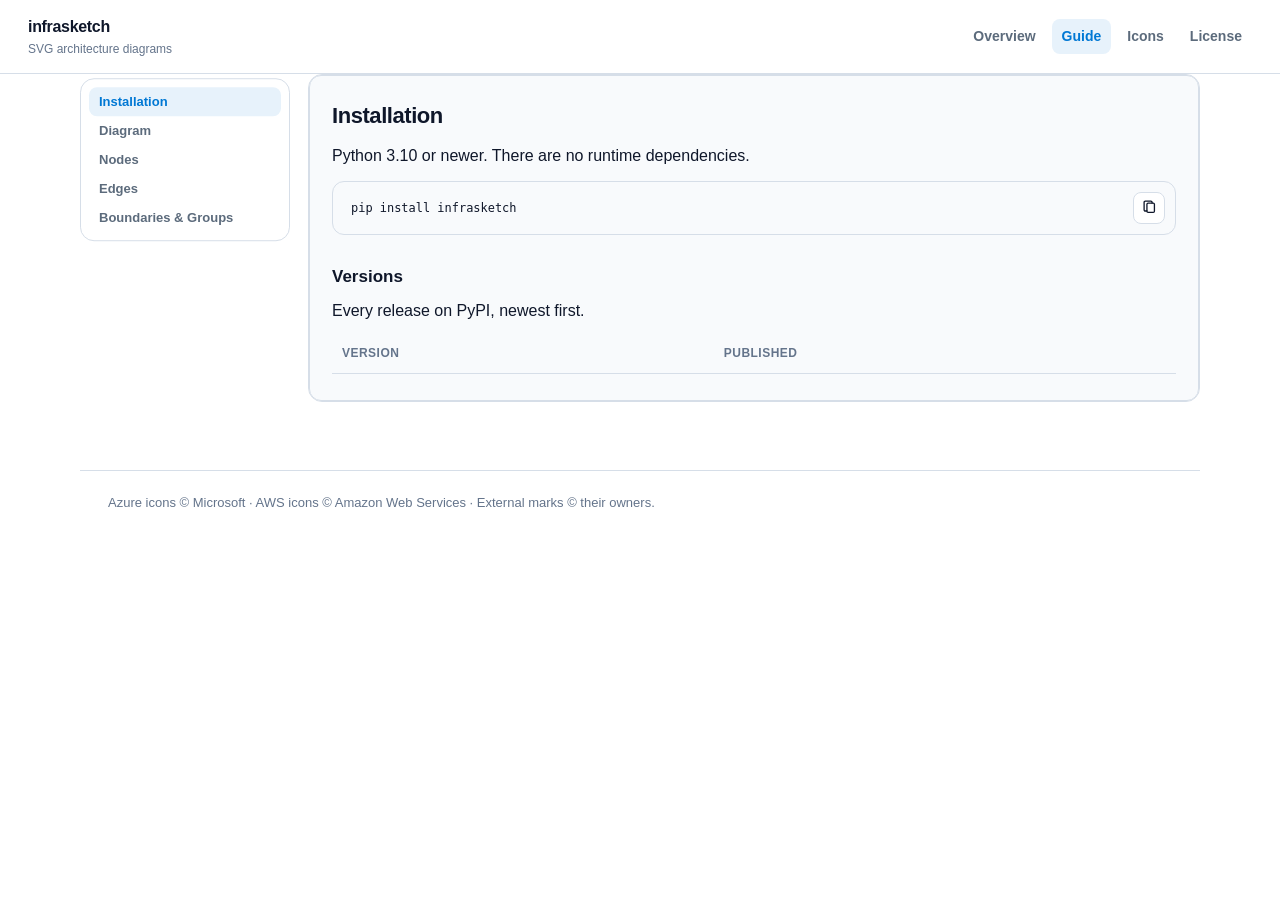
==== commit 1f49f384: "release" ====
--- a/docs/guide.html
+++ b/docs/guide.html
@@ -6,11 +6,11 @@
   <title>Guide · infrasketch</title>
   <meta name="description" content="How to draw Azure and AWS architecture diagrams with infrasketch.">
   <link rel="icon" href="assets/favicon.svg">
-  <link rel="stylesheet" href="assets/site.css?v=15">
+  <link rel="stylesheet" href="assets/site.css?v=14">
 </head>
 <body>
   <header class="top">
-    <a class="brand" href="index.html"><span>infrasketch<small>SVG architecture diagrams</small></span></a>
+    <a class="brand" href="index.html">infrasketch<small>SVG architecture diagrams</small></a>
     <nav class="nav" aria-label="Documentation">
       <a href="index.html">Overview</a>
       <a href="guide.html" aria-current="page">Guide</a>
--- a/docs/assets/site.css
+++ b/docs/assets/site.css
@@ -40,68 +40,40 @@
   align-items: center;
   justify-content: space-between;
   gap: 24px;
-  padding: 12px 28px;
-  background:
-    linear-gradient(180deg, rgba(255, 255, 255, 0.05), transparent 42%),
-    #1c2433;
-  border-bottom: 1px solid rgba(244, 197, 109, 0.35);
-  box-shadow: 0 10px 28px rgba(16, 22, 34, 0.18);
+  padding: 14px 28px;
+  background: rgba(255, 255, 255, 0.92);
+  border-bottom: 1px solid var(--line);
+  backdrop-filter: blur(10px);
 }
 
 .brand {
-  display: inline-flex;
-  align-items: center;
-  gap: 11px;
-  color: #f4f7fb;
+  color: var(--ink);
   font-weight: 650;
   letter-spacing: -0.02em;
   text-decoration: none;
 }
 
-.brand::before {
-  content: "";
-  flex: none;
-  width: 34px;
-  height: 34px;
-  border-radius: 10px;
-  background: #f4c56d url("favicon.svg") center / 26px no-repeat;
-  box-shadow: 0 0 0 1px rgba(244, 197, 109, 0.5), 0 6px 14px rgba(0, 0, 0, 0.22);
-}
-
 .brand small {
   display: block;
-  margin-top: 1px;
-  color: #a9b6c7;
+  color: var(--muted);
   font-size: 12px;
   font-weight: 500;
   letter-spacing: 0;
 }
 
-.nav {
-  display: flex;
-  gap: 4px;
-  padding: 4px;
-  border-radius: 999px;
-  background: rgba(255, 255, 255, 0.06);
-  box-shadow: inset 0 0 0 1px rgba(255, 255, 255, 0.06);
-}
+.nav { display: flex; gap: 6px; }
 
 .nav a {
-  color: #d5deea;
-  padding: 7px 13px;
-  border-radius: 999px;
+  color: var(--edge);
+  padding: 6px 10px;
+  border-radius: 8px;
   text-decoration: none;
   font-size: 14px;
   font-weight: 600;
-  transition: background 0.15s ease, color 0.15s ease;
-}
-
-.nav a:hover { background: rgba(255, 255, 255, 0.08); color: #ffffff; }
-.nav a[aria-current="page"] {
-  background: #f4c56d;
-  color: #1c1608;
-  box-shadow: 0 1px 0 rgba(255, 255, 255, 0.35) inset;
-}
+}
+
+.nav a:hover { background: var(--wash); color: var(--ink); }
+.nav a[aria-current="page"] { background: var(--accent-soft); color: var(--accent); }
 
 .wrap { width: min(1120px, calc(100% - 40px)); margin: 0 auto; }
 .narrow { width: min(760px, calc(100% - 40px)); margin: 0 auto; }
@@ -548,13 +520,7 @@
   .cats { display: flex; gap: 6px; overflow-x: auto; }
   .cat { width: auto; white-space: nowrap; }
   .gallery { grid-template-columns: 1fr; }
-  .top {
-    flex-wrap: wrap;
-    gap: 10px;
-    padding: 12px 16px;
-  }
-  .nav { width: 100%; overflow-x: auto; }
-  .nav a { flex: none; }
+  .top { padding-inline: 16px; }
   .detail:not(.is-open) { display: none; }
   .detail.is-open {
     position: sticky;
